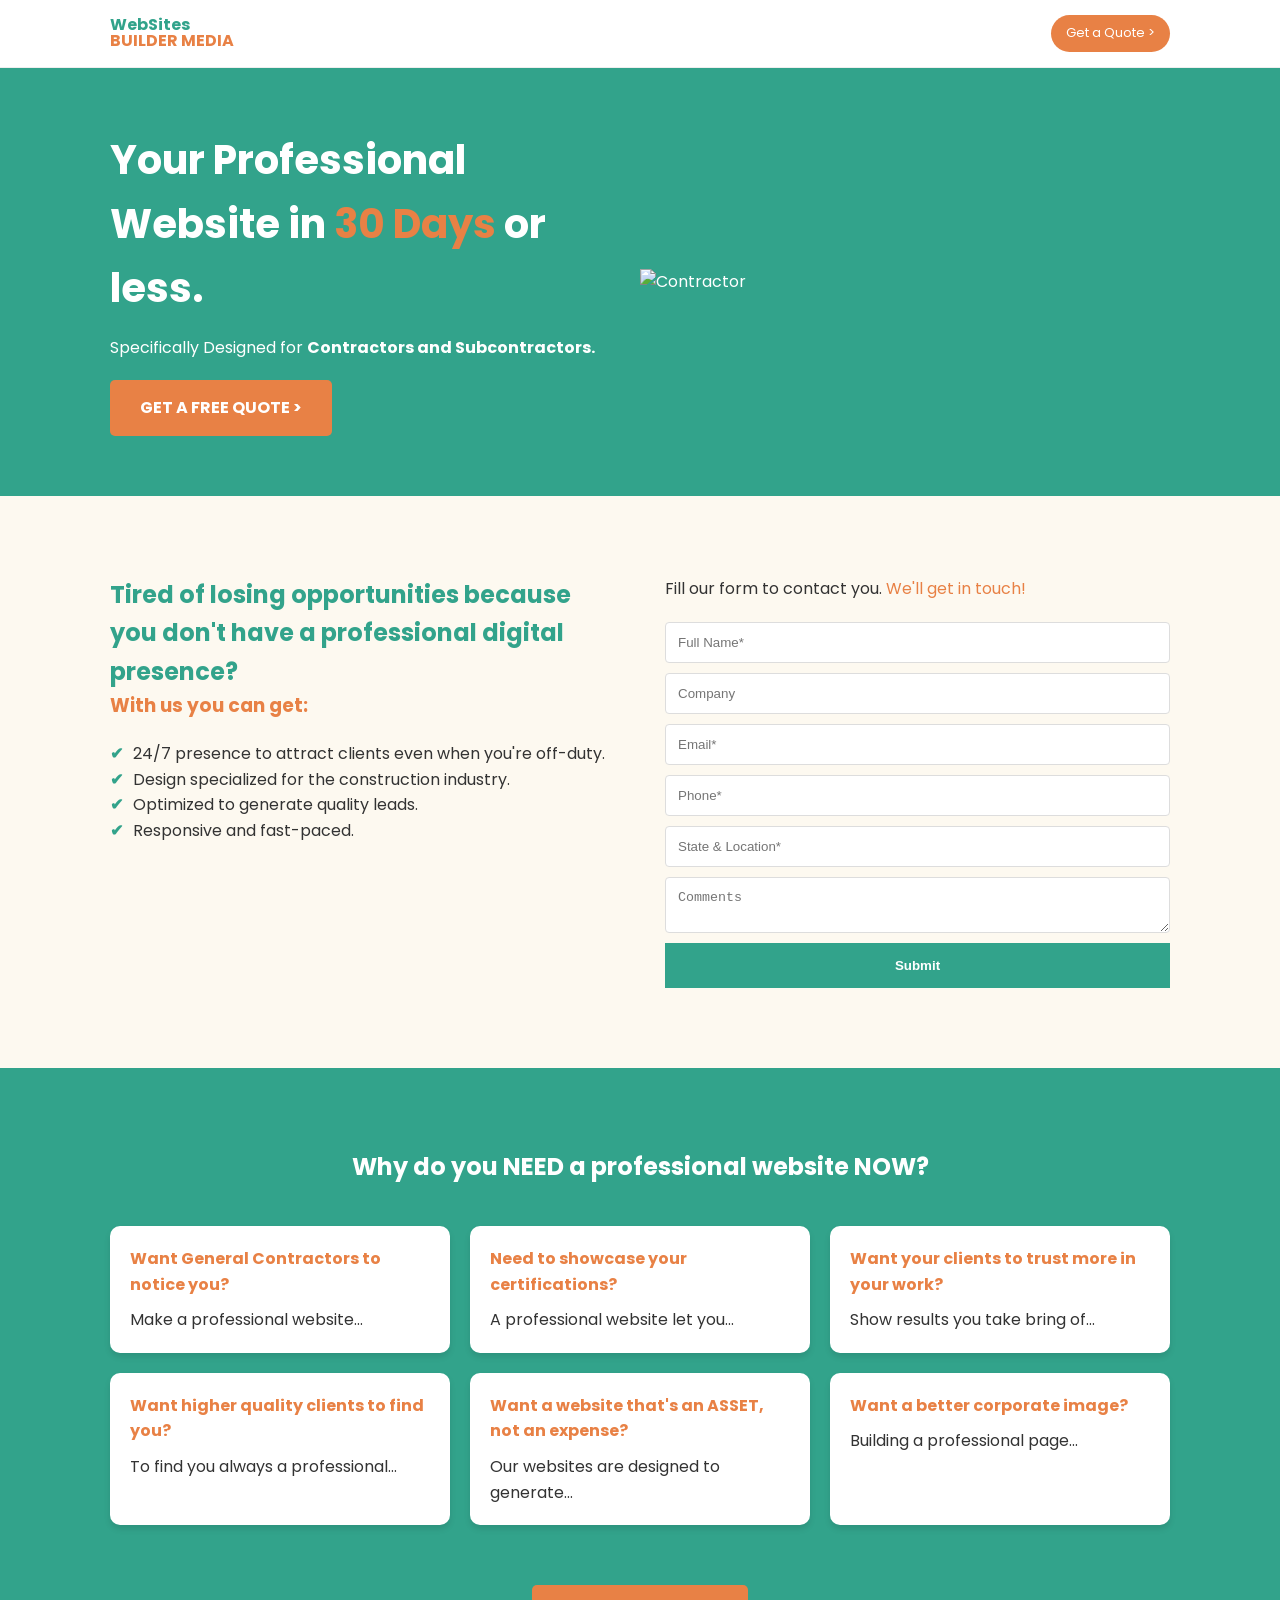
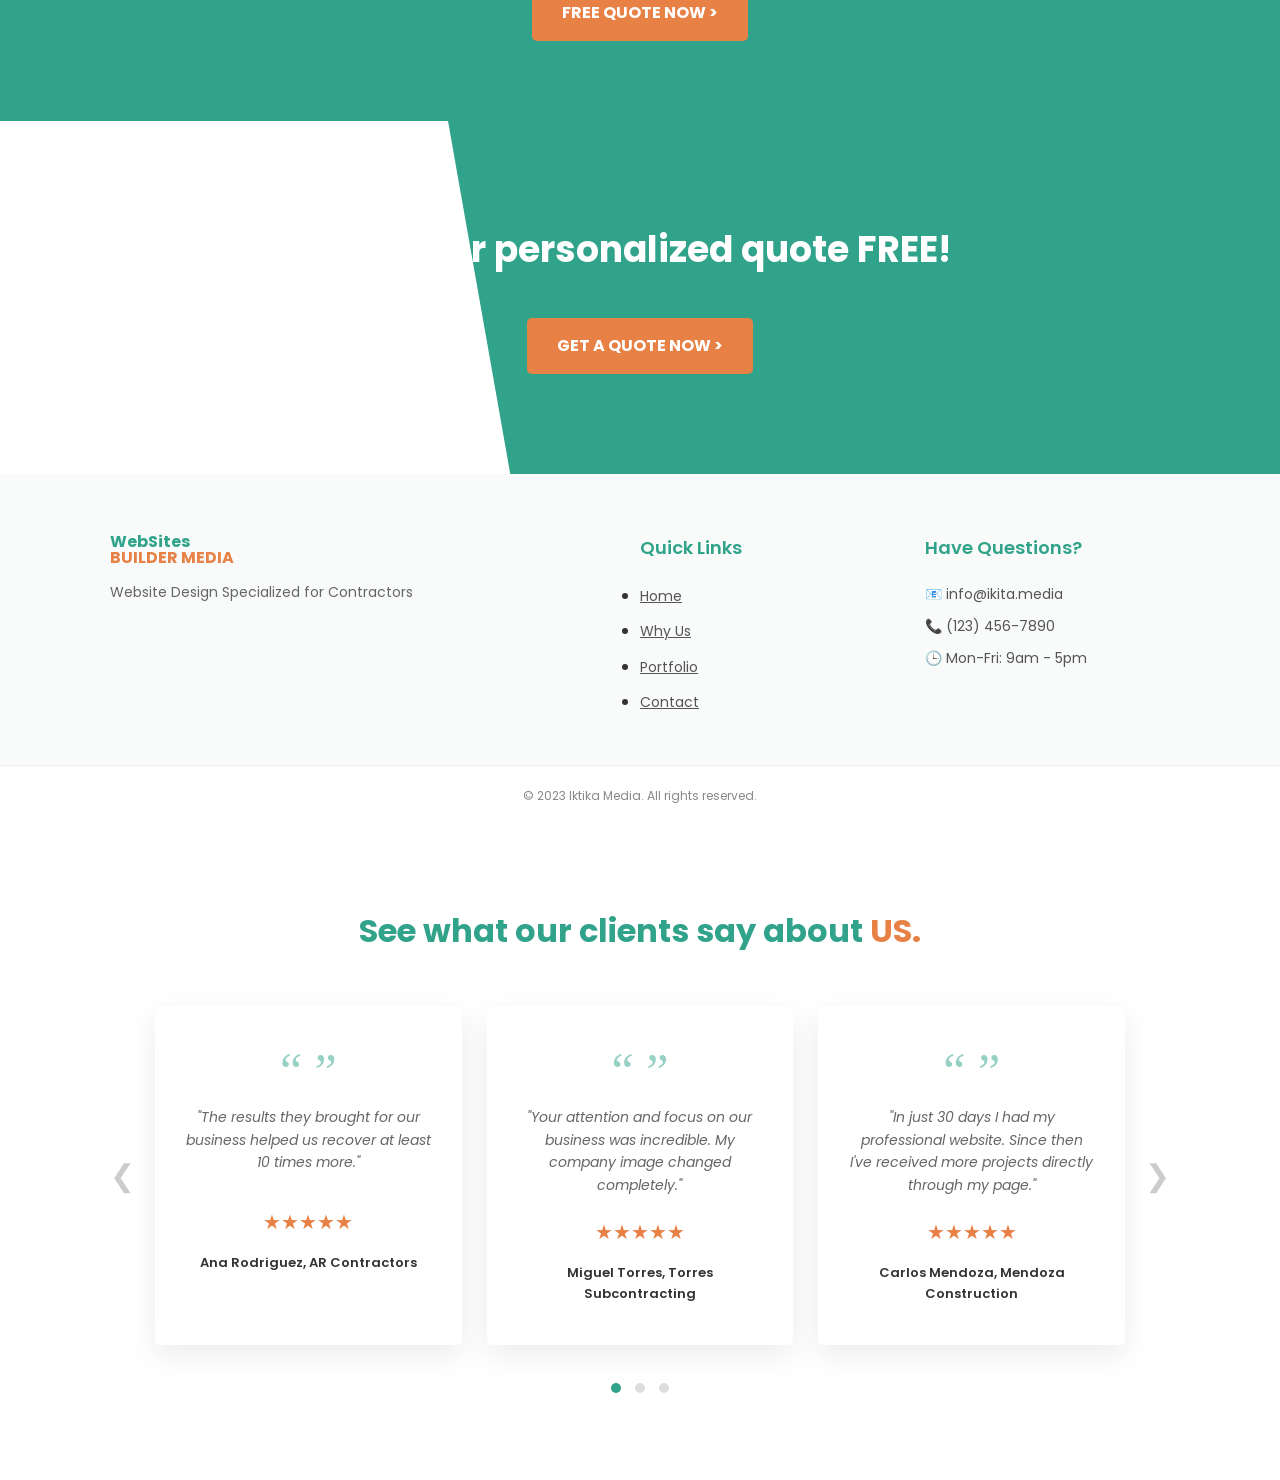
==== index.html @ d76218b8 "Subiendo la landing page completa" ====
<!DOCTYPE html>
<html lang="es">
<head>
    <meta charset="UTF-8">
    <meta name="viewport" content="width=device-width, initial-scale=1.0">
    <title>Websites Builder Media - Contractors</title>
    <link href="https://fonts.googleapis.com/css2?family=Poppins:wght@300;400;600;700&display=swap" rel="stylesheet">
    <link rel="stylesheet" href="style.css">
</head>
<body>

    <header>
        <div class="container nav-container">
            <div class="logo">
                <span class="green-text">WebSites</span><br>
                <span class="orange-text">BUILDER MEDIA</span>
            </div>
            <a href="#" class="btn-small">Get a Quote ></a>
        </div>
    </header>

    <section class="hero">
        <div class="container hero-grid">
            <div class="hero-text">
                <h1>Your Professional Website in <span class="orange-text">30 Days</span> or less.</h1>
                <p>Specifically Designed for <strong>Contractors and Subcontractors.</strong></p>
                <a href="#" class="btn-large">GET A FREE QUOTE ></a>
            </div>
            <div class="hero-img">
                <img src="img/constructor.png" alt="Contractor">
            </div>
        </div>
    </section>

    <section class="form-section">
        <div class="container form-grid">
            <div class="info-text">
                <h2 class="green-text">Tired of losing opportunities because you don't have a professional digital presence?</h2>
                <h3 class="orange-text">With us you can get:</h3>
                <ul class="check-list">
                    <li>24/7 presence to attract clients even when you're off-duty.</li>
                    <li>Design specialized for the construction industry.</li>
                    <li>Optimized to generate quality leads.</li>
                    <li>Responsive and fast-paced.</li>
                </ul>
            </div>
            <div class="contact-form">
                <p>Fill our form to contact you. <span class="orange-text">We'll get in touch!</span></p>
                <form>
                    <input type="text" placeholder="Full Name*">
                    <input type="text" placeholder="Company">
                    <input type="email" placeholder="Email*">
                    <input type="tel" placeholder="Phone*">
                    <input type="text" placeholder="State & Location*">
                    <textarea placeholder="Comments"></textarea>
                    <button type="submit" class="btn-submit">Submit</button>
                </form>
            </div>
        </div>
    </section>

    <section class="why-need">
        <div class="container">
            <h2 class="white-text centered">Why do you NEED a professional website NOW?</h2>
            <div class="cards-grid">
                <div class="card"><strong>Want General Contractors to notice you?</strong><p>Make a professional website...</p></div>
                <div class="card"><strong>Need to showcase your certifications?</strong><p>A professional website let you...</p></div>
                <div class="card"><strong>Want your clients to trust more in your work?</strong><p>Show results you take bring of...</p></div>
                <div class="card"><strong>Want higher quality clients to find you?</strong><p>To find you always a professional...</p></div>
                <div class="card"><strong>Want a website that's an ASSET, not an expense?</strong><p>Our websites are designed to generate...</p></div>
                <div class="card"><strong>Want a better corporate image?</strong><p>Building a professional page...</p></div>
            </div>
            <div class="centered">
                <a href="#" class="btn-large">FREE QUOTE NOW ></a>
            </div>
        </div>
    </section>
    <section class="final-cta">
        <div class="container centered-content">
            <h2 class="white-text">Get your personalized quote FREE!</h2>
            <a href="#" class="btn-large">GET A QUOTE NOW ></a>
        </div>
        <div class="final-cta-bg-overlay"></div>
    </section>

    <footer class="main-footer">
        <div class="container footer-grid">
            <div class="footer-logo-section">
                <div class="logo">
                    <span class="green-text">WebSites</span><br>
                    <span class="orange-text">BUILDER MEDIA</span>
                </div>
                <p>Website Design Specialized for Contractors</p>
            </div>
            
            <div class="footer-links">
                <h4>Quick Links</h4>
                <ul>
                    <li><a href="#">Home</a></li>
                    <li><a href="#">Why Us</a></li>
                    <li><a href="#">Portfolio</a></li>
                    <li><a href="#">Contact</a></li>
                </ul>
            </div>

            <div class="footer-contact">
                <h4>Have Questions?</h4>
                <p>📧 <a href="mailto:info@ikita.media">info@ikita.media</a></p>
                <p>📞 <a href="tel:+1234567890">(123) 456-7890</a></p>
                <p>🕒 Mon-Fri: 9am - 5pm</p>
            </div>
        </div>

        <div class="copyright-bar">
            <div class="container">
                <p>&copy; 2023 Iktika Media. All rights reserved.</p>
            </div>
        </div>
    </footer>
<section class="testimonials">
    <div class="container">
        <h2 class="centered">See what our clients say about <span class="orange-text">US.</span></h2>
        
        <div class="testimonials-container">
            <button class="arrow prev">&#10094;</button>

            <div class="testimonials-grid">
                <div class="testimonial-card">
                    <div class="quote-icon">“ ”</div>
                    <p class="testimonial-text">"The results they brought for our business helped us recover at least 10 times more."</p>
                    <div class="stars">★★★★★</div>
                    <p class="client-name">Ana Rodriguez, AR Contractors</p>
                </div>

                <div class="testimonial-card">
                    <div class="quote-icon">“ ”</div>
                    <p class="testimonial-text">"Your attention and focus on our business was incredible. My company image changed completely."</p>
                    <div class="stars">★★★★★</div>
                    <p class="client-name">Miguel Torres, Torres Subcontracting</p>
                </div>

                <div class="testimonial-card">
                    <div class="quote-icon">“ ”</div>
                    <p class="testimonial-text">"In just 30 days I had my professional website. Since then I've received more projects directly through my page."</p>
                    <div class="stars">★★★★★</div>
                    <p class="client-name">Carlos Mendoza, Mendoza Construction</p>
                </div>
            </div>

            <button class="arrow next">&#10095;</button>
        </div>
        
        <div class="dots">
            <span class="dot active"></span>
            <span class="dot"></span>
            <span class="dot"></span>
        </div>
    </div>
</section>
</body>
</html>

</body>
</html>
---- style.css ----
:root {
    --primary: #32a38b;    /* Verde */
    --accent: #e88145;     /* Naranja */
    --bg-cream: #fdf9f0;   /* Fondo formulario */
    --text-dark: #333;
    --white: #ffffff;
}

* {
    margin: 0;
    padding: 0;
    box-sizing: border-box;
}

body {
    font-family: 'Poppins', sans-serif;
    color: var(--text-dark);
    line-height: 1.6;
}

.container {
    max-width: 1100px;
    margin: 0 auto;
    padding: 0 20px;
}

/* Header */
header {
    padding: 15px 0;
    background: var(--white);
    border-bottom: 1px solid #eee;
}

.nav-container {
    display: flex;
    justify-content: space-between;
    align-items: center;
}

.logo { font-weight: 700; line-height: 1; }
.green-text { color: var(--primary); }
.orange-text { color: var(--accent); }

/* Buttons */
.btn-small {
    background: var(--accent);
    color: white;
    padding: 8px 15px;
    border-radius: 20px;
    text-decoration: none;
    font-size: 13px;
}

.btn-large {
    background: var(--accent);
    color: white;
    padding: 15px 30px;
    border-radius: 5px;
    text-decoration: none;
    display: inline-block;
    font-weight: bold;
    margin-top: 20px;
}

/* Hero Section */
.hero {
    background-color: var(--primary);
    color: white;
    padding: 60px 0;
    position: relative;
}

.hero-grid {
    display: grid;
    grid-template-columns: 1fr 1fr;
    align-items: center;
}

.hero-text h1 { font-size: 40px; margin-bottom: 15px; }

.hero-img img {
    width: 100%;
    max-width: 450px;
}

/* Form Section */
.form-section {
    background-color: var(--bg-cream);
    padding: 80px 0;
}

.form-grid {
    display: grid;
    grid-template-columns: 1fr 1fr;
    gap: 50px;
}

.check-list {
    list-style: none;
    margin-top: 20px;
}

.check-list li::before {
    content: '✔';
    color: var(--primary);
    margin-right: 10px;
    font-weight: bold;
}

/* Form Styling */
.contact-form form {
    display: flex;
    flex-direction: column;
    gap: 10px;
    margin-top: 20px;
}

.contact-form input, .contact-form textarea {
    padding: 12px;
    border: 1px solid #ddd;
    border-radius: 4px;
}

.btn-submit {
    background: var(--primary);
    color: white;
    border: none;
    padding: 15px;
    cursor: pointer;
    font-weight: bold;
}

/* Why Need Section */
.why-need {
    background-color: var(--primary);
    padding: 80px 0;
}

.centered { text-align: center; }
.white-text { color: white; margin-bottom: 40px; }

.cards-grid {
    display: grid;
    grid-template-columns: repeat(auto-fit, minmax(300px, 1fr));
    gap: 20px;
    margin-bottom: 40px;
}

.card {
    background: white;
    padding: 20px;
    border-radius: 10px;
    box-shadow: 0 4px 6px rgba(0,0,0,0.1);
}

.card strong {
    color: var(--accent);
    display: block;
    margin-bottom: 10px;
}


/* == Estilos de la Sección Final CTA == */
.final-cta {
    position: relative;
    background-color: #ffffff; /* Fondo blanco detrás de la diagonal */
    padding: 100px 0;
    overflow: hidden;
    color: white;
}

.centered-content {
    text-align: center;
    position: relative;
    z-index: 10; /* Por encima de la diagonal verde */
}

.final-cta h2 {
    font-size: 36px;
    margin-bottom: 20px;
}

/* La capa de fondo verde diagonal invertida */
.final-cta-bg-overlay {
    position: absolute;
    top: 0;
    right: 0;
    width: 65%; /* Cubre más de la mitad derecha */
    height: 100%;
    background-color: var(--primary); /* Tu color verde */
    transform: skewX(10deg); /* Angulo diagonal invertido respecto al hero */
    transform-origin: top right;
    z-index: 1;
}

/* == Estilos del Footer Principal == */
.main-footer {
    background-color: #f8fbf9; /* Gris muy, muy claro */
    padding: 60px 0 0 0; /* Espacio arriba, nada abajo por la barra de copyright */
    color: var(--text-dark);
}

.footer-grid {
    display: grid;
    grid-template-columns: 2fr 1fr 1fr; /* Tres columnas, la primera más ancha */
    gap: 40px;
    padding-bottom: 40px;
}

/* Estilos para el logo en el footer */
.footer-logo-section .logo {
    margin-bottom: 15px;
}

.footer-logo-section p {
    font-size: 14px;
    color: #666;
}

/* Estilos para los títulos de columna */
.main-footer h4 {
    color: var(--primary);
    margin-bottom: 20px;
    font-size: 18px;
    font-weight: 600;
}

/* Estilos para los enlaces del footer */
.footer-links ul li {
    margin-bottom: 10px;
}

.footer-links ul li a {
    color: #555;
    font-size: 14px;
}

.footer-links ul li a:hover {
    color: var(--primary);
    text-decoration: underline;
}

/* Estilos para el contacto en el footer */
.footer-contact p {
    font-size: 14px;
    margin-bottom: 10px;
    color: #555;
}

.footer-contact a {
    color: inherit;
    text-decoration: none;
}
.footer-contact a:hover {
    color: var(--primary);
}

/* == Estilos de la Barra de Copyright == */
.copyright-bar {
    background-color: #ffffff; /* Fondo blanco */
    padding: 20px 0;
    border-top: 1px solid #eee;
    text-align: center;
    font-size: 12px;
    color: #888;
}
/* == Estilos de Testimonios == */
.testimonials {
    padding: 80px 0;
    background-color: #fff;
}

.testimonials h2 {
    font-size: 32px;
    margin-bottom: 50px;
    color: var(--primary);
}

.testimonials-container {
    display: flex;
    align-items: center;
    gap: 20px;
    position: relative;
}

.testimonials-grid {
    display: grid;
    grid-template-columns: repeat(3, 1fr);
    gap: 25px;
    width: 100%;
}

.testimonial-card {
    background: white;
    padding: 40px 30px;
    border-radius: 5px;
    text-align: center;
    box-shadow: 0 10px 30px rgba(0,0,0,0.08); /* Sombra suave de la imagen */
    transition: transform 0.3s ease;
}

.testimonial-card:hover {
    transform: translateY(-5px);
}

.quote-icon {
    font-size: 50px;
    color: var(--primary);
    line-height: 1;
    margin-bottom: 10px;
    font-family: serif;
    opacity: 0.5;
}

.testimonial-text {
    font-size: 14px;
    font-style: italic;
    color: #666;
    margin-bottom: 20px;
    min-height: 80px; /* Para que todas las tarjetas midan lo mismo */
}

.stars {
    color: var(--accent); /* El naranja que ya definimos */
    font-size: 20px;
    margin-bottom: 15px;
}

.client-name {
    font-weight: 600;
    font-size: 13px;
    color: #333;
}

/* Flechas y Puntos */
.arrow {
    background: none;
    border: none;
    font-size: 30px;
    color: #ccc;
    cursor: pointer;
}

.dots {
    text-align: center;
    margin-top: 30px;
}

.dot {
    height: 10px;
    width: 10px;
    background-color: #ddd;
    border-radius: 50%;
    display: inline-block;
    margin: 0 5px;
    cursor: pointer;
}

.dot.active {
    background-color: var(--primary);
}

/* Responsivo: 1 columna en móviles */
@media (max-width: 768px) {
    .testimonials-grid {
        grid-template-columns: 1fr;
    }
    .arrow { display: none; }
}
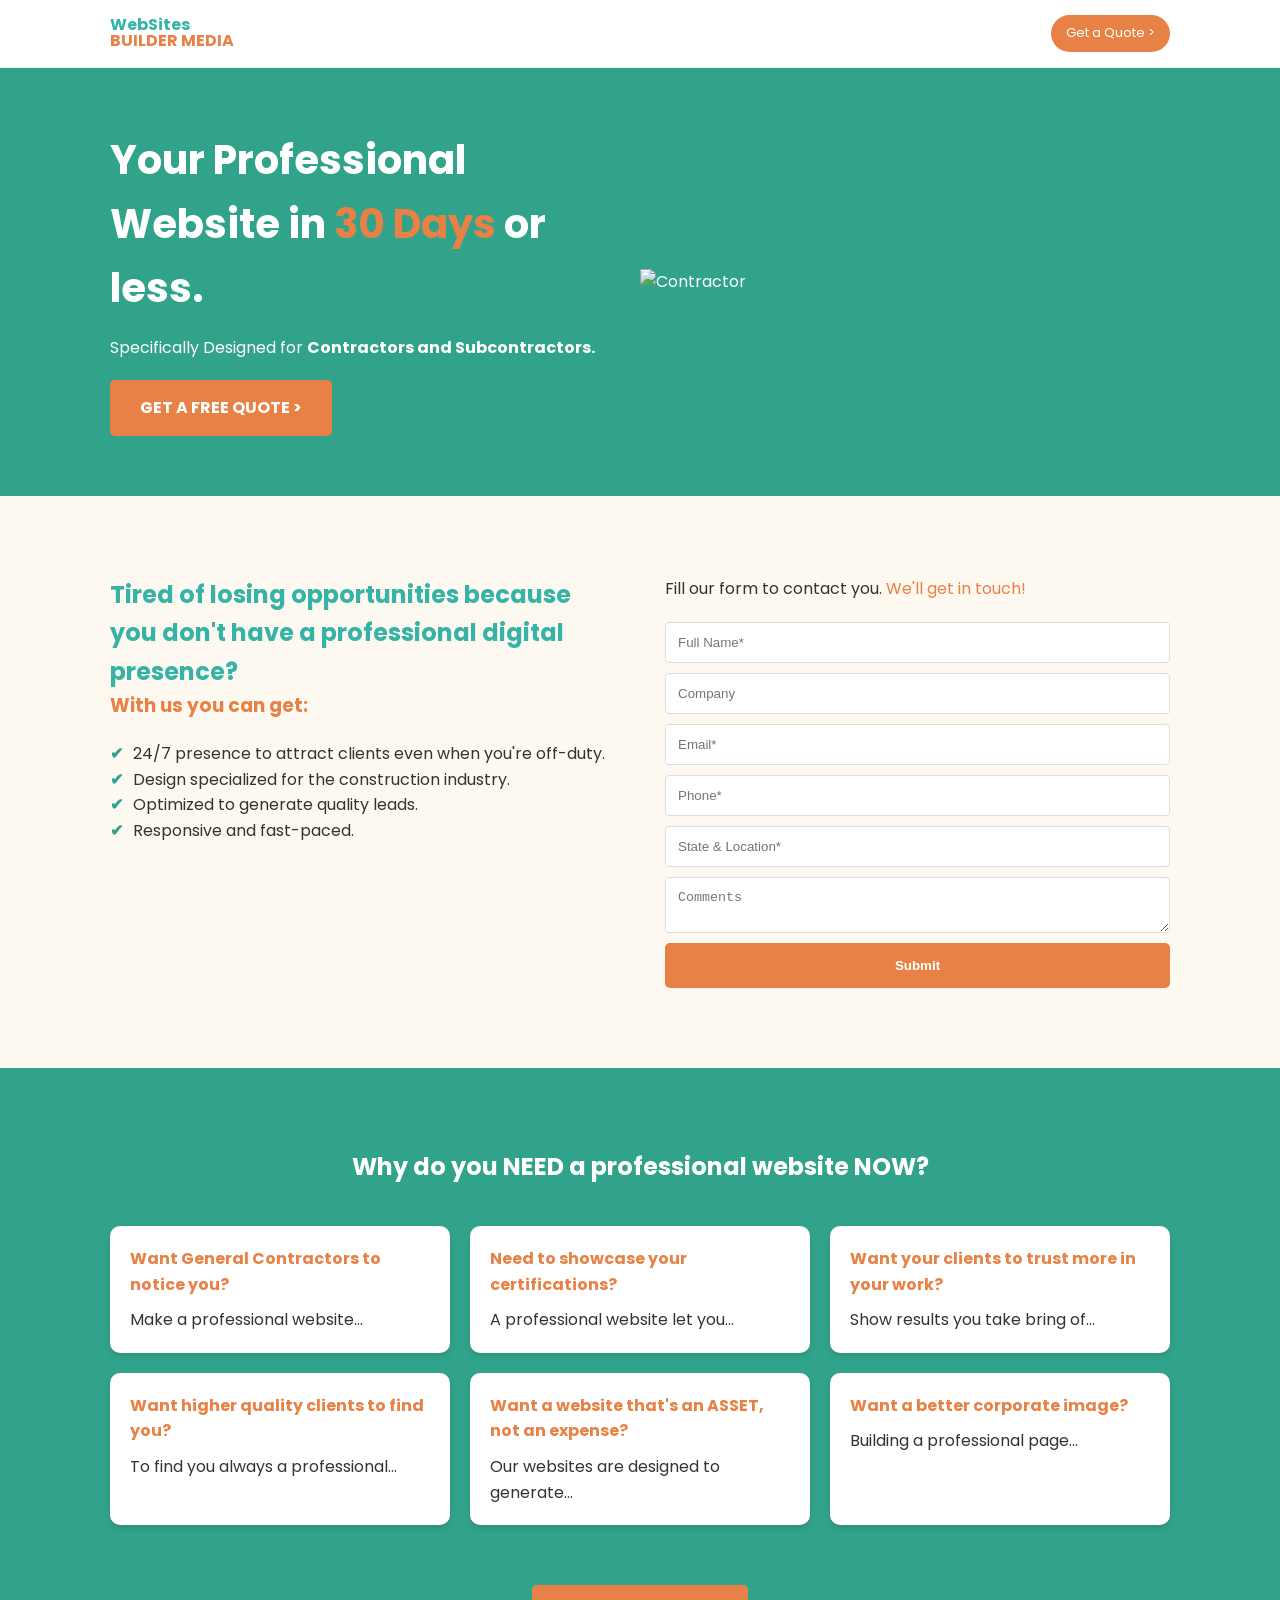
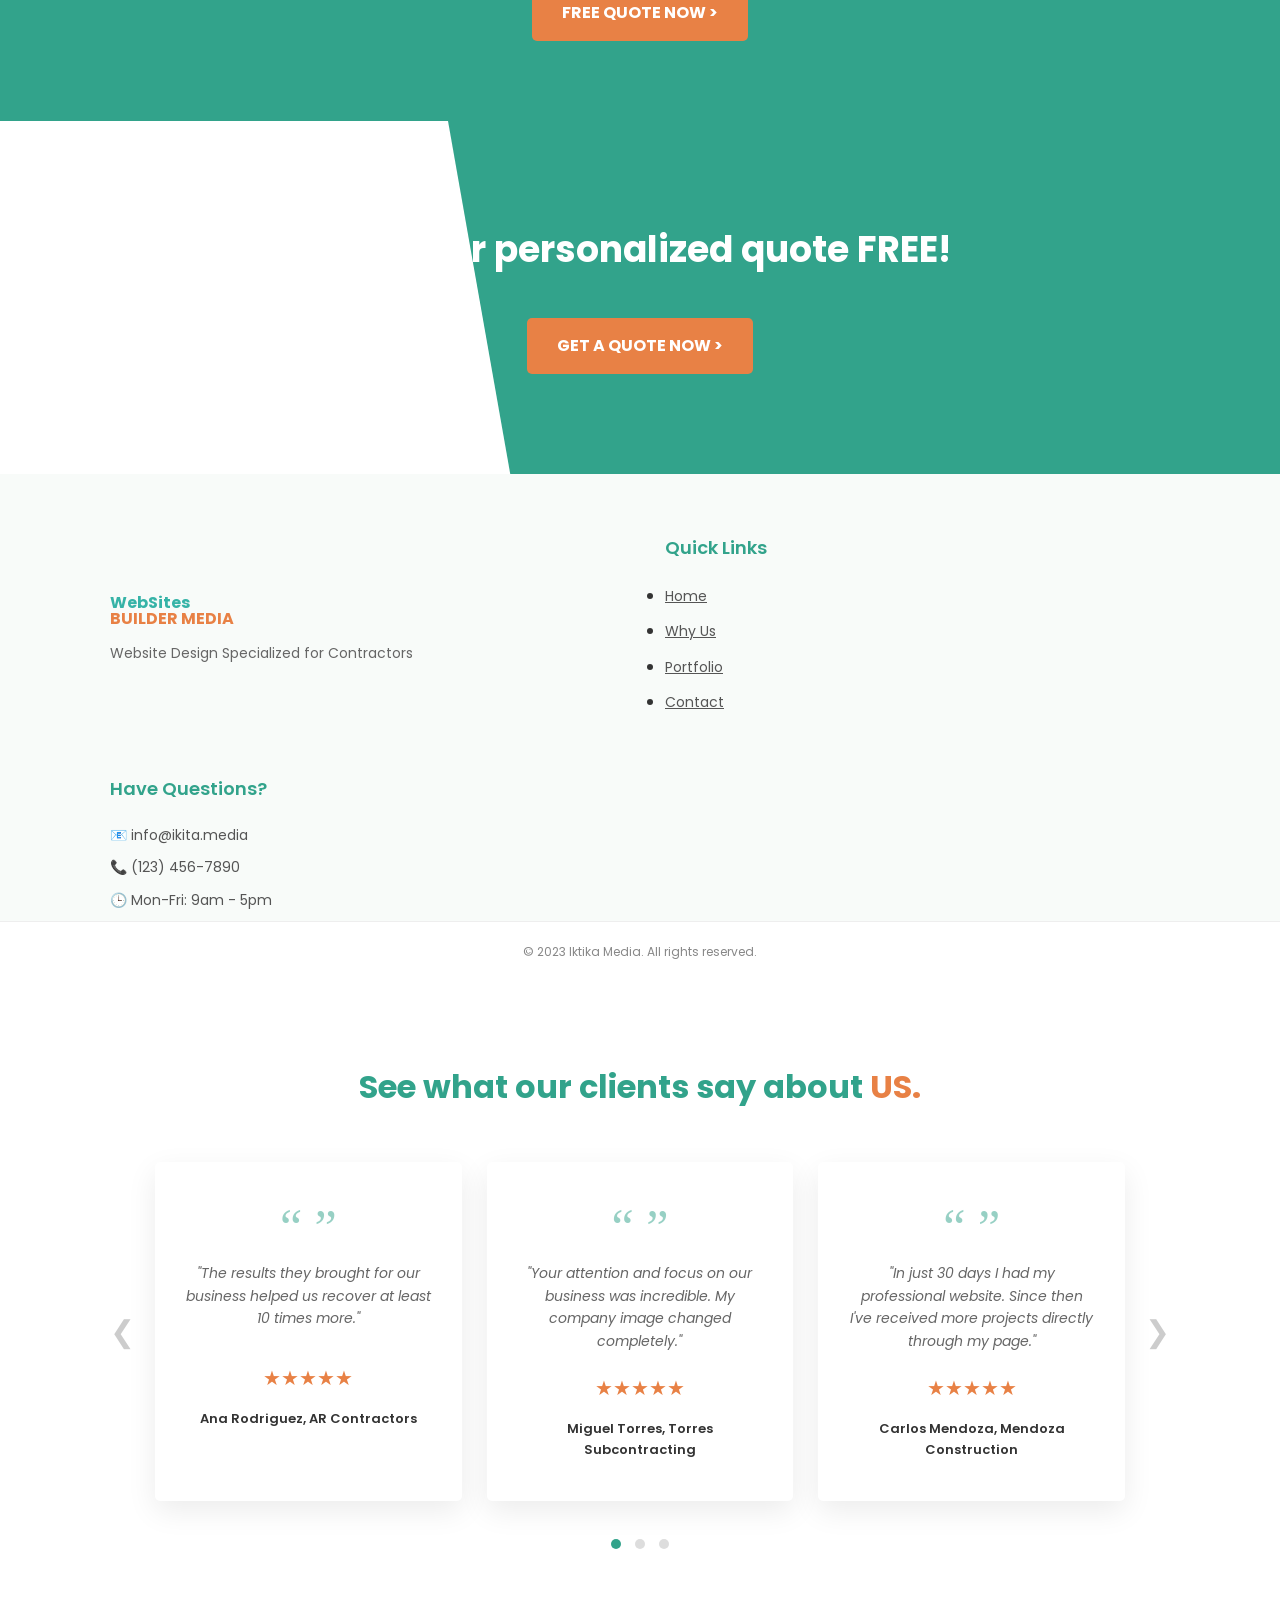
==== commit 5250c94f: "Integracioin de FontAwesome" ====
--- a/index.html
+++ b/index.html
@@ -7,6 +7,7 @@
     <link href="https://fonts.googleapis.com/css2?family=Poppins:wght@300;400;600;700&display=swap" rel="stylesheet">
     <link rel="stylesheet" href="style.css">
 </head>
+<link rel="stylesheet" href="https://cdnjs.cloudflare.com/ajax/libs/font-awesome/6.5.1/css/all.min.css">
 <body>
 
     <header>
--- a/style.css
+++ b/style.css
@@ -366,4 +366,199 @@
         grid-template-columns: 1fr;
     }
     .arrow { display: none; }
+}
+/* VARIABLES */
+:root {
+    --primary-green: #36b3a7;
+    --accent-orange: #e88145;
+    --text-dark: #333;
+    --white: #fff;
+    --bg-light: #f9f9f9;
+}
+
+/* RESET */
+* {
+    margin: 0;
+    padding: 0;
+    box-sizing: border-box;
+}
+
+body {
+    font-family: 'Poppins', sans-serif;
+    color: var(--text-dark);
+    line-height: 1.6;
+}
+
+.container {
+    max-width: 1100px;
+    margin: 0 auto;
+    padding: 0 20px;
+}
+
+.centered { text-align: center; }
+.green-text { color: var(--primary-green); }
+.orange-text { color: var(--accent-orange); }
+.white-text { color: white; }
+.bold { font-weight: 700; }
+
+/* HERO CALLBOT */
+.hero-callbot {
+    padding: 80px 0;
+    background: linear-gradient(rgba(255,255,255,0.85), rgba(255,255,255,0.85)), 
+                url('img/restaurant-bg.jpg'); /* Fondo de restaurante difuminado */
+    background-size: cover;
+    background-position: center;
+    text-align: center;
+}
+
+.logo-hero { margin-bottom: 50px; }
+.logo-hero .bold { font-size: 48px; }
+.logo-hero .small-logo { font-size: 16px; display: block; margin-top: -10px; }
+
+.hero-content h1 { font-size: 42px; margin-bottom: 20px; }
+.hero-content p { font-size: 18px; max-width: 700px; margin: 0 auto 30px; }
+
+.btn-callbot {
+    display: inline-block;
+    background: var(--primary-green);
+    color: white;
+    padding: 12px 40px;
+    border-radius: 30px;
+    text-decoration: none;
+    font-weight: 600;
+    transition: 0.3s;
+}
+
+/* MEDIA SECTION */
+.media-section { padding: 60px 0; }
+.main-img { 
+    width: 100%; 
+    max-width: 700px; 
+    border-radius: 10px; 
+    box-shadow: 0 15px 30px rgba(0,0,0,0.1); 
+}
+
+/* ABOUT SECTION */
+.about-section { padding: 80px 0; }
+.about-grid { display: grid; grid-template-columns: 1fr 2fr; gap: 40px; align-items: center; }
+.about-logo img { width: 120px; }
+.about-text h2 { font-size: 32px; margin-bottom: 15px; }
+.about-text .intro { font-weight: 600; margin-bottom: 10px; }
+.about-text .description { font-size: 14px; color: #666; margin-bottom: 20px; }
+
+/* WHY SECTION */
+.why-section { padding: 80px 0; background: var(--bg-light); }
+.advantages-grid { 
+    display: grid; 
+    grid-template-columns: repeat(auto-fit, minmax(200px, 1fr)); 
+    gap: 30px; 
+    margin-top: 50px; 
+}
+.adv-card h4 { margin-bottom: 10px; font-size: 18px; }
+.adv-card p { font-size: 14px; color: #666; }
+
+/* TABLE */
+.comparison-section { padding: 80px 0; }
+.table-wrapper { margin-top: 40px; overflow-x: auto; }
+.comp-table { width: 100%; border-collapse: collapse; background: white; }
+.comp-table th, .comp-table td { padding: 20px; border: 1px solid #eee; text-align: left; }
+.comp-table th.highlight { background: var(--primary-green); color: white; }
+.fa-check-circle { color: var(--primary-green); }
+.fa-times-circle { color: #ff5f5f; }
+
+/* FOOTER FORM */
+.contact-footer { padding: 80px 0; background: var(--primary-green); }
+.footer-grid { display: grid; grid-template-columns: 1fr 1fr; gap: 50px; align-items: center; }
+.footer-form form { display: flex; flex-direction: column; gap: 15px; }
+.footer-form input, .footer-form textarea { 
+    padding: 15px; 
+    border-radius: 5px; 
+    border: none; 
+}
+.btn-submit { 
+    background: var(--accent-orange); 
+    color: white; 
+    padding: 15px; 
+    border: none; 
+    border-radius: 5px; 
+    font-weight: 700; 
+    cursor: pointer; 
+}
+
+/* RESPONSIVE */
+@media (max-width: 768px) {
+    .about-grid, .footer-grid { grid-template-columns: 1fr; text-align: center; }
+    .about-logo { margin: 0 auto; }
+}
+/* --- FEATURES SECTION --- */
+.features-section {
+    padding: 80px 0;
+    background-color: #ffffff;
+}
+
+.section-title {
+    font-size: 32px;
+    margin-bottom: 60px;
+    font-weight: 700;
+}
+
+.features-grid {
+    display: grid;
+    grid-template-columns: repeat(auto-fit, minmax(220px, 1fr));
+    gap: 40px;
+    margin-top: 20px;
+}
+
+.feature-item {
+    display: flex;
+    flex-direction: column;
+    align-items: center;
+    text-align: center;
+}
+
+/* El cuadrito gris de fondo para el icono */
+.icon-box {
+    width: 60px;
+    height: 60px;
+    background-color: #f4f7f6; /* Gris muy claro azulado */
+    border-radius: 12px; /* Esquinas redondeadas */
+    display: flex;
+    justify-content: center;
+    align-items: center;
+    margin-bottom: 20px;
+    transition: transform 0.3s ease;
+}
+
+.feature-item:hover .icon-box {
+    transform: translateY(-5px); /* Efecto sutil al pasar el mouse */
+    background-color: #e9f2f1;
+}
+
+/* Estilo del icono de FontAwesome */
+.icon-box i {
+    color: var(--primary-green);
+    font-size: 24px;
+}
+
+.feature-item h4 {
+    font-size: 18px;
+    color: var(--primary-green);
+    margin-bottom: 15px;
+    font-weight: 600;
+    line-height: 1.2;
+}
+
+.feature-item p {
+    font-size: 14px;
+    color: #666;
+    line-height: 1.5;
+    max-width: 200px;
+}
+
+/* Ajuste para móviles */
+@media (max-width: 768px) {
+    .features-grid {
+        grid-template-columns: 1fr;
+        gap: 50px;
+    }
 }
